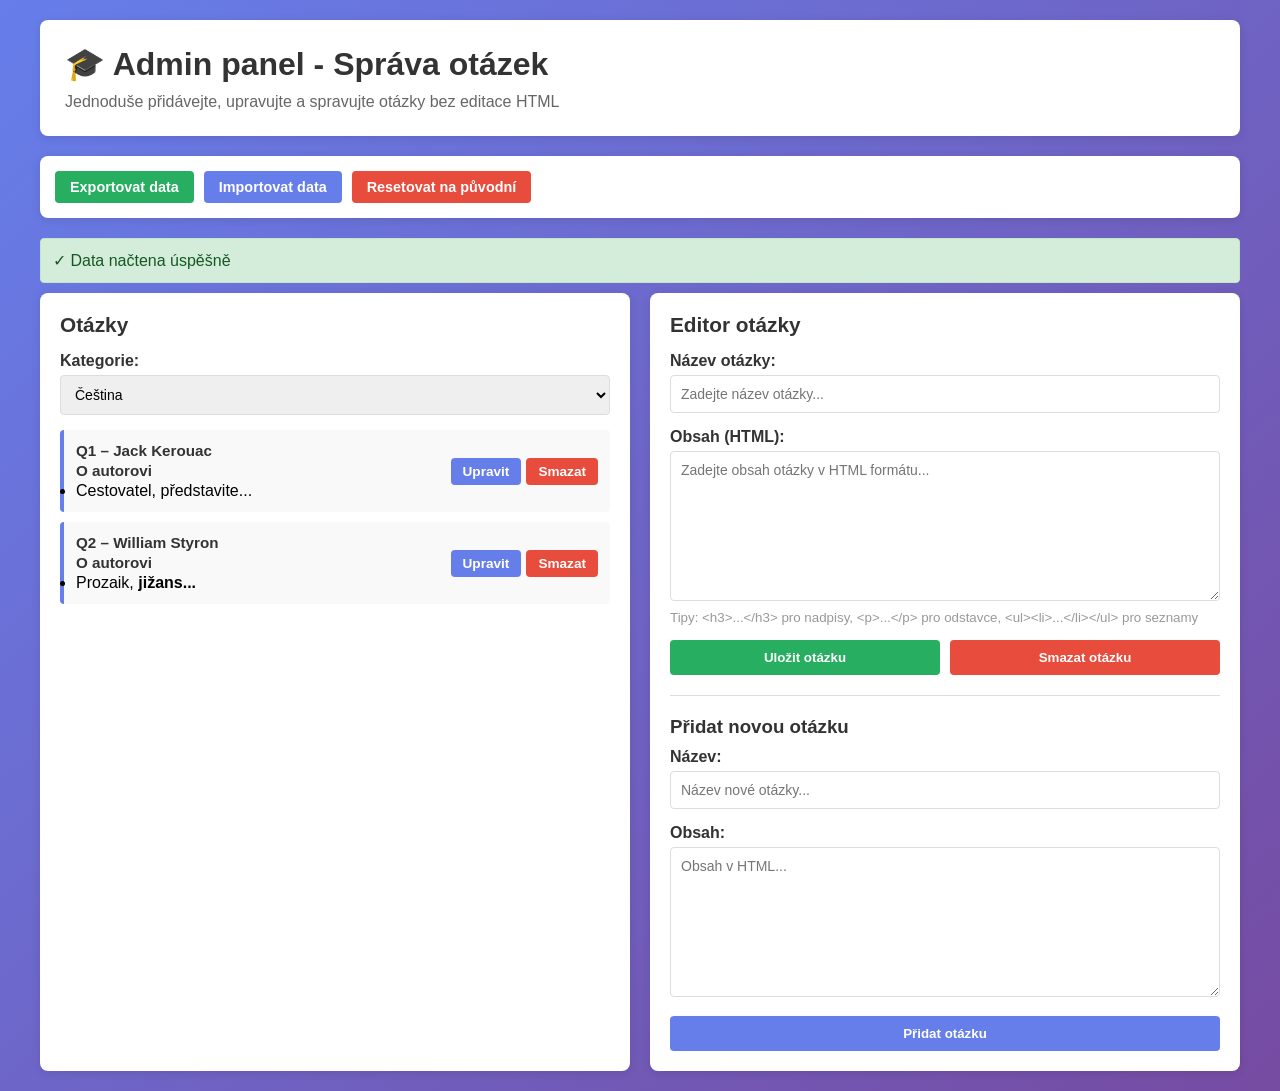
==== admin.html @ 87721e49 "admin pnael pro pridavani otazek, dynamicky system otazek" ====
<!DOCTYPE html>
<html lang="cs">
<head>
  <meta charset="UTF-8">
  <meta name="viewport" content="width=device-width, initial-scale=1.0">
  <title>Správa otázek - Admin panel</title>
  <style>
    * { margin: 0; padding: 0; box-sizing: border-box; }
    body {
      font-family: 'Segoe UI', Tahoma, Geneva, Verdana, sans-serif;
      background: linear-gradient(135deg, #667eea 0%, #764ba2 100%);
      min-height: 100vh;
      padding: 20px;
    }
    .container { max-width: 1200px; margin: 0 auto; }
    header {
      background: white;
      padding: 25px;
      border-radius: 8px;
      margin-bottom: 20px;
      box-shadow: 0 2px 10px rgba(0,0,0,0.1);
    }
    header h1 { color: #333; margin-bottom: 10px; }
    header p { color: #666; }
    
    .grid { display: grid; grid-template-columns: 1fr 1fr; gap: 20px; }
    .card {
      background: white;
      padding: 20px;
      border-radius: 8px;
      box-shadow: 0 2px 10px rgba(0,0,0,0.1);
    }
    .card h2 { color: #333; margin-bottom: 15px; font-size: 1.3em; }
    
    .form-group { margin-bottom: 15px; }
    label {
      display: block;
      margin-bottom: 5px;
      font-weight: 600;
      color: #333;
    }
    input[type="text"],
    select,
    textarea {
      width: 100%;
      padding: 10px;
      border: 1px solid #ddd;
      border-radius: 4px;
      font-family: inherit;
      font-size: 14px;
    }
    textarea { min-height: 150px; resize: vertical; }
    input[type="text"]:focus,
    select:focus,
    textarea:focus {
      outline: none;
      border-color: #667eea;
      box-shadow: 0 0 5px rgba(102, 126, 234, 0.3);
    }
    
    button {
      background: #667eea;
      color: white;
      border: none;
      padding: 10px 20px;
      border-radius: 4px;
      cursor: pointer;
      font-weight: 600;
      transition: background 0.3s;
    }
    button:hover { background: #5567d8; }
    button.danger { background: #e74c3c; }
    button.danger:hover { background: #c0392b; }
    button.success { background: #27ae60; }
    button.success:hover { background: #229954; }
    

    .questions-list {
      max-height: 600px;
      overflow-y: auto;
    }
    .question-item {
      background: #f9f9f9;
      padding: 12px;
      margin-bottom: 10px;
      border-left: 4px solid #667eea;
      border-radius: 4px;
      display: flex;
      justify-content: space-between;
      align-items: center;
    }
    .question-item.selected { background: #e3f2fd; border-left-color: #2196f3; }
    .question-info h3 { color: #333; margin-bottom: 3px; font-size: 0.95em; }
    .question-info p { color: #999; font-size: 0.85em; }
    .question-actions { display: flex; gap: 5px; }
    .question-actions button { padding: 6px 12px; font-size: 0.85em; }
    
    .toolbar {
      background: white;
      padding: 15px;
      border-radius: 8px;
      margin-bottom: 20px;
      display: flex;
      gap: 10px;
      box-shadow: 0 2px 10px rgba(0,0,0,0.1);
    }
    .toolbar button { padding: 8px 15px; font-size: 0.9em; }
    
    .notification {
      padding: 12px;
      border-radius: 4px;
      margin-bottom: 10px;
      display: none;
    }
    .notification.show { display: block; }
    .notification.success { background: #d4edda; color: #155724; border: 1px solid #c3e6cb; }
    .notification.error { background: #f8d7da; color: #721c24; border: 1px solid #f5c6cb; }
    
    .current-question {
      background: #f0f7ff;
      padding: 15px;
      border-radius: 4px;
      margin-bottom: 15px;
      border-left: 4px solid #667eea;
    }
    .current-question p { color: #666; margin-bottom: 5px; }
    
    @media (max-width: 768px) {
      .grid { grid-template-columns: 1fr; }
      .question-item { flex-direction: column; align-items: flex-start; }
      .question-actions { margin-top: 10px; }
    }
  </style>
</head>
<body>
  <div class="container">
    <header>
      <h1>🎓 Admin panel - Správa otázek</h1>
      <p>Jednoduše přidávejte, upravujte a spravujte otázky bez editace HTML</p>
    </header>

    <div class="toolbar">
      <button class="success" onclick="exportData()">Exportovat data</button>
      <button onclick="importData()">Importovat data</button>
      <button class="danger" onclick="resetAllData()">Resetovat na původní</button>
      <input type="file" id="importFile" accept=".json" style="display:none;">
    </div>

    <div id="notification" class="notification"></div>

    <div class="grid">

      <div class="card">
        <h2>Otázky</h2>
        <div class="form-group">
          <label for="categorySelect">Kategorie:</label>
          <select id="categorySelect" onchange="loadCategory()">
            <option value="cestina">Čeština</option>
            <option value="it-ve-verejne-sprave">IT ve veřejné správě</option>
            <option value="informacni-a-komunikacni-technologie">Informační a komunikační technologie</option>
          </select>
        </div>
        <div class="questions-list" id="questionsList"></div>
      </div>

      <div class="card">
        <h2>Editor otázky</h2>
        <div id="currentQuestion" class="current-question" style="display:none;">
          <p><strong>ID:</strong> <span id="qId"></span></p>
          <p><strong>Kategorie:</strong> <span id="qCategory"></span></p>
        </div>

        <form id="questionForm">
          <div class="form-group">
            <label for="qTitle">Název otázky:</label>
            <input type="text" id="qTitle" placeholder="Zadejte název otázky..." required>
          </div>

          <div class="form-group">
            <label for="qContent">Obsah (HTML):</label>
            <textarea id="qContent" placeholder="Zadejte obsah otázky v HTML formátu..." required></textarea>
            <small style="color: #999; display: block; margin-top: 5px;">
              Tipy: &lt;h3&gt;...&lt;/h3&gt; pro nadpisy, &lt;p&gt;...&lt;/p&gt; pro odstavce, &lt;ul&gt;&lt;li&gt;...&lt;/li&gt;&lt;/ul&gt; pro seznamy
            </small>
          </div>

          <div style="display: flex; gap: 10px;">
            <button type="button" class="success" onclick="saveQuestion()" style="flex: 1;">Uložit otázku</button>
            <button type="button" class="danger" onclick="deleteCurrentQuestion()" style="flex: 1;">Smazat otázku</button>
          </div>
        </form>

        <hr style="margin: 20px 0; border: none; border-top: 1px solid #ddd;">

        <h3 style="color: #333; margin-bottom: 10px;">Přidat novou otázku</h3>
        <form id="newQuestionForm">
          <div class="form-group">
            <label for="newQTitle">Název:</label>
            <input type="text" id="newQTitle" placeholder="Název nové otázky..." required>
          </div>

          <div class="form-group">
            <label for="newQContent">Obsah:</label>
            <textarea id="newQContent" placeholder="Obsah v HTML..." required></textarea>
          </div>

          <button type="button" onclick="addNewQuestion()" style="width: 100%;">Přidat otázku</button>
        </form>
      </div>
    </div>
  </div>

  <script>
    let allQuestions = {};
    let currentCategory = 'cestina';
    let selectedQuestionId = null;

    async function loadData() {
      try {
        const response = await fetch('questions.json');
        allQuestions = (await response.json()).categories;
        localStorage.setItem('questionData', JSON.stringify(allQuestions));
        loadCategory();
        showNotification('✓ Data načtena úspěšně', 'success');
      } catch (error) {
        showNotification('✗ Chyba při načítání dat', 'error');
      }
    }

    function loadCategory() {
      currentCategory = document.getElementById('categorySelect').value;
      selectedQuestionId = null;
      refreshQuestionsList();
      clearForm();
    }

    function refreshQuestionsList() {
      const questions = allQuestions[currentCategory]?.questions || [];
      const list = document.getElementById('questionsList');
      list.innerHTML = '';

      questions.forEach(q => {
        const item = document.createElement('div');
        item.className = `question-item ${selectedQuestionId === q.id ? 'selected' : ''}`;
        item.innerHTML = `
          <div class="question-info" onclick="selectQuestion('${q.id}')">
            <h3>${q.id.toUpperCase()} – ${q.title}</h3>
            <p>${q.content.substring(0, 50)}...</p>
          </div>
          <div class="question-actions">
            <button onclick="selectQuestion('${q.id}')" type="button">Upravit</button>
            <button class="danger" onclick="deleteQuestion('${q.id}')" type="button">Smazat</button>
          </div>
        `;
        list.appendChild(item);
      });
    }

    function selectQuestion(questionId) {
      selectedQuestionId = questionId;
      const question = allQuestions[currentCategory].questions.find(q => q.id === questionId);

      document.getElementById('currentQuestion').style.display = 'block';
      document.getElementById('qId').textContent = question.id;
      document.getElementById('qCategory').textContent = currentCategory;
      document.getElementById('qTitle').value = question.title;
      document.getElementById('qContent').value = question.content;

      refreshQuestionsList();
    }

    function saveQuestion() {
      if (!selectedQuestionId) {
        showNotification('✗ Vyberte otázku k úpravě', 'error');
        return;
      }

      const title = document.getElementById('qTitle').value.trim();
      const content = document.getElementById('qContent').value.trim();

      if (!title || !content) {
        showNotification('✗ Vyplňte všechna pole', 'error');
        return;
      }

      const question = allQuestions[currentCategory].questions.find(q => q.id === selectedQuestionId);
      question.title = title;
      question.content = content;

      // Uložit do localStorage
      localStorage.setItem('questionData', JSON.stringify(allQuestions));

      showNotification(`✓ Otázka "${title}" uložena`, 'success');
      refreshQuestionsList();
    }

    function deleteCurrentQuestion() {
      if (!selectedQuestionId) return;
      deleteQuestion(selectedQuestionId);
    }

    function deleteQuestion(questionId) {
      if (!confirm('Opravdu chcete smazat tuto otázku?')) return;

      const questions = allQuestions[currentCategory].questions;
      const index = questions.findIndex(q => q.id === questionId);

      if (index !== -1) {
        const deleted = questions[index];
        questions.splice(index, 1);
        
        // Uložit do localStorage
        localStorage.setItem('questionData', JSON.stringify(allQuestions));

        showNotification(`✓ Otázka "${deleted.title}" smazána`, 'success');
        clearForm();
        refreshQuestionsList();
      }
    }

    function addNewQuestion() {
      const title = document.getElementById('newQTitle').value.trim();
      const content = document.getElementById('newQContent').value.trim();

      if (!title || !content) {
        showNotification('✗ Vyplňte všechna pole', 'error');
        return;
      }

      const questions = allQuestions[currentCategory].questions;
      const maxId = Math.max(...questions.map(q => parseInt(q.id.slice(1))), 0);
      const newId = `q${maxId + 1}`;

      questions.push({ id: newId, title, content });
      
      // Uložit do localStorage
      localStorage.setItem('questionData', JSON.stringify(allQuestions));

      showNotification(`✓ Otázka "${title}" přidána`, 'success');

      document.getElementById('newQTitle').value = '';
      document.getElementById('newQContent').value = '';
      refreshQuestionsList();
    }

    function clearForm() {
      selectedQuestionId = null;
      document.getElementById('currentQuestion').style.display = 'none';
      document.getElementById('qTitle').value = '';
      document.getElementById('qContent').value = '';
    }

    function exportData() {
      const dataStr = JSON.stringify({ categories: allQuestions }, null, 2);
      const blob = new Blob([dataStr], { type: 'application/json' });
      const url = URL.createObjectURL(blob);
      const link = document.createElement('a');
      link.href = url;
      link.download = `questions-backup-${new Date().toISOString().slice(0, 10)}.json`;
      link.click();
      showNotification('✓ Data exportována', 'success');
    }

    function importData() {
      const input = document.getElementById('importFile');
      input.click();
      input.onchange = async (e) => {
        const file = e.target.files[0];
        if (!file) return;

        const text = await file.text();
        try {
          const data = JSON.parse(text);
          allQuestions = data.categories;          // Uložit do localStorage
          localStorage.setItem('questionData', JSON.stringify(allQuestions));          loadCategory();
          showNotification('✓ Data importována úspěšně', 'success');
        } catch (error) {
          showNotification('✗ Chyba при importu: neplatný JSON', 'error');
        }
      };
    }

    function resetAllData() {
      if (!confirm('Opravdu chcete resetovat NA PŮVODNÍ DATA? Ztratíte všechny změny!')) return;
      location.reload();
    }

    function showNotification(message, type) {
      const notif = document.getElementById('notification');
      notif.textContent = message;
      notif.className = `notification show ${type}`;
      setTimeout(() => notif.classList.remove('show'), 3000);
    }

    // Inicializace
    loadData();
  </script>
</body>
</html>
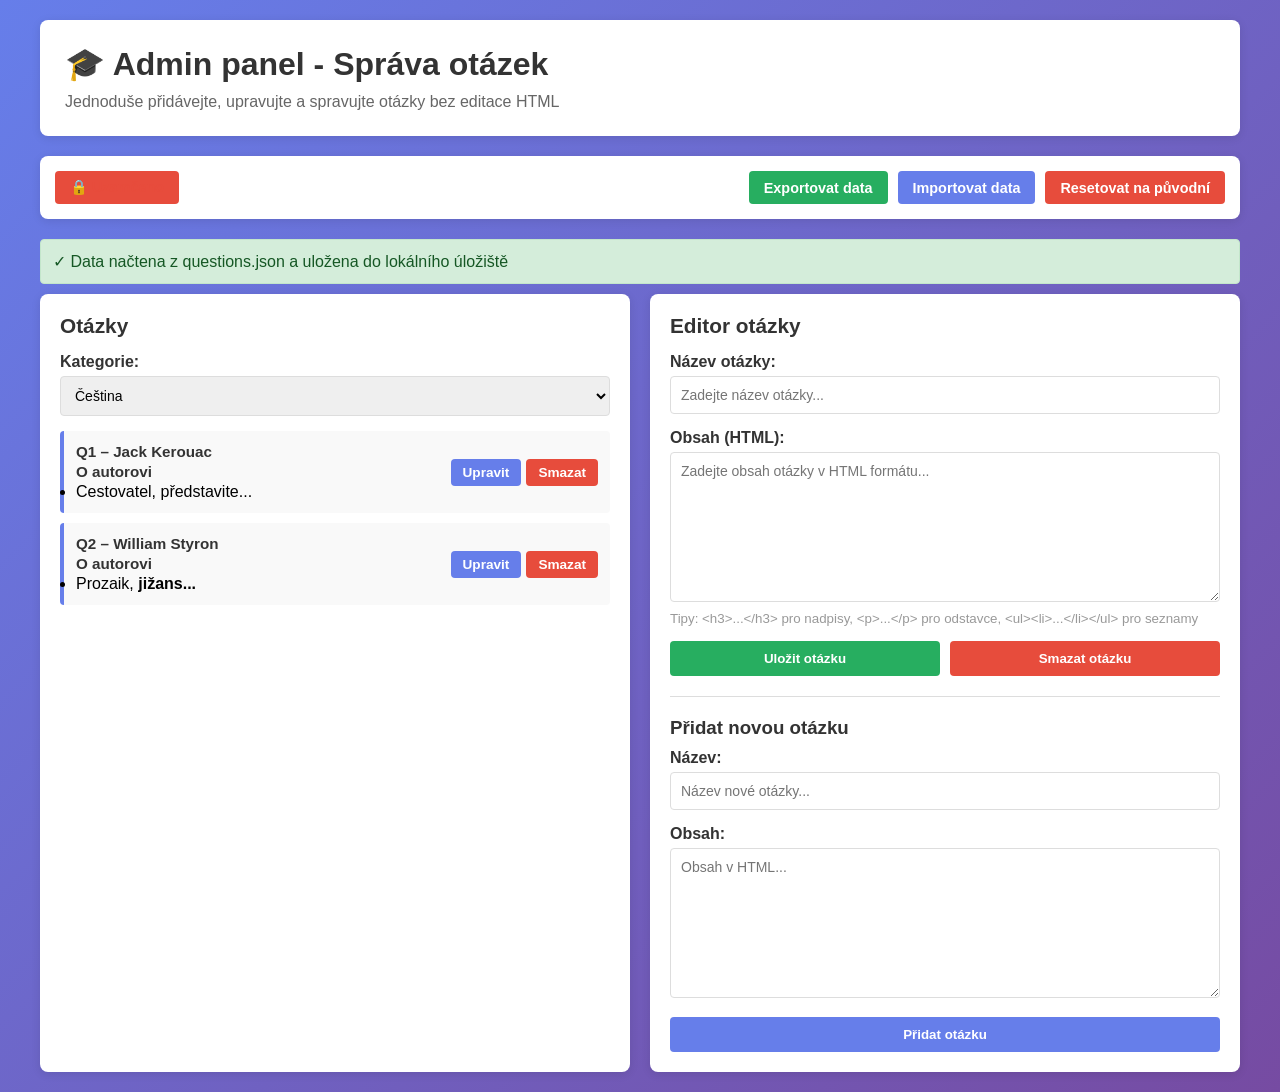
==== commit 9b2bb770: "updated for fixes" ====
--- a/admin.html
+++ b/admin.html
@@ -140,6 +140,9 @@
     </header>
 
     <div class="toolbar">
+      <button id="authStatus" style="background: #e74c3c; cursor: pointer;" onclick="showPasswordPrompt()">🔒 Uzamčeno</button>
+      <button style="display:none;" id="logoutBtn" class="danger" onclick="logout()">Odhlásit se</button>
+      <span style="margin-left: auto;"></span>
       <button class="success" onclick="exportData()">Exportovat data</button>
       <button onclick="importData()">Importovat data</button>
       <button class="danger" onclick="resetAllData()">Resetovat na původní</button>
@@ -214,15 +217,106 @@
     let allQuestions = {};
     let currentCategory = 'cestina';
     let selectedQuestionId = null;
+    let isAuthenticated = false;
+
+    // SIMPLE PASSWORD PROTECTION
+    const CORRECT_PASSWORD_HASH = '8d969eef6ecad3c29a3a873fba5fe8c4'; // MD5 hash of "maturity"
+    
+    async function hashPassword(password) {
+      const encoder = new TextEncoder();
+      const data = encoder.encode(password);
+      const hashBuffer = await crypto.subtle.digest('SHA-256', data);
+      const hashArray = Array.from(new Uint8Array(hashBuffer));
+      return hashArray.map(b => b.toString(16).padStart(2, '0')).join('');
+    }
+
+    function showPasswordPrompt() {
+      if (isAuthenticated) return;
+      const password = prompt('🔐 Tento admin panel je chráněn heslem.\n\nZadejte heslo pro přístup:');
+      if (password === null) return; // User clicked Cancel
+      
+      // Simple check - password is "maturity"
+      if (password === 'maturity') {
+        isAuthenticated = true;
+        localStorage.setItem('_adminAuth', 'true');
+        updateAuthStatus();
+        showNotification('✓ Přihlášeno - admin oprávnění povolena', 'success');
+      } else {
+        showNotification('✗ Nesprávné heslo', 'error');
+      }
+    }
+
+    function logout() {
+      isAuthenticated = false;
+      localStorage.removeItem('_adminAuth');
+      updateAuthStatus();
+      showNotification('✓ Odhlášeni - admin oprávnění zrušena', 'success');
+    }
+
+    function updateAuthStatus() {
+      const locked = document.getElementById('authStatus');
+      const logoutBtn = document.getElementById('logoutBtn');
+      if (locked) {
+        locked.textContent = isAuthenticated ? '🔓 Odemčeno' : '🔒 Uzamčeno';
+        locked.style.color = isAuthenticated ? '#27ae60' : '#e74c3c';
+      }
+      if (logoutBtn) {
+        logoutBtn.style.display = isAuthenticated ? 'inline-block' : 'none';
+      }
+    }
+
+    function requireAuth() {
+      if (!isAuthenticated) {
+        showNotification('✗ Nejdříve se musíte přihlásit', 'error');
+        showPasswordPrompt();
+        return false;
+      }
+      return true;
+    }
+
+    // HEALTH CHECK
+    console.log('=== ADMIN PANEL HEALTH CHECK ===');
+    try {
+      localStorage.setItem('_test', 'test');
+      localStorage.removeItem('_test');
+      console.log('✓ localStorage je dostupný');
+    } catch (e) {
+      console.error('✗ localStorage NENÍ dostupný:', e);
+    }
 
     async function loadData() {
+      console.log('🟢 loadData START');
       try {
+        // Pokus 1: Načíst z localStorage (změny z admin panelu)
+        const storedData = localStorage.getItem('questionData');
+        console.log('   localStorage.getItem("questionData"):', storedData ? `${storedData.length} bytes` : 'NULL');
+        
+        if (storedData) {
+          allQuestions = JSON.parse(storedData);
+          console.log('   ✓ Data načtena z localStorage, kategorie:', Object.keys(allQuestions));
+          console.log('   ✓ IT ve veřejné správě má:', allQuestions['it-ve-verejne-sprave']?.questions?.length, 'questions');
+          loadCategory();
+          showNotification('✓ Data načtena z lokálního úložiště', 'success');
+          console.log('🟢 loadData END (localStorage)');
+          return;
+        }
+
+        // Pokus 2: Načíst z questions.json
+        console.log('   ❌ localStorage je prázdné, načítám z questions.json...');
         const response = await fetch('questions.json');
-        allQuestions = (await response.json()).categories;
+        const data = await response.json();
+        allQuestions = data.categories;
+        console.log('   ✓ Data načtena z questions.json, kategorie:', Object.keys(allQuestions));
+        console.log('   ✓ IT ve veřejné správě má:', allQuestions['it-ve-verejne-sprave']?.questions?.length, 'questions');
+        
         localStorage.setItem('questionData', JSON.stringify(allQuestions));
+        console.log('   ✓ Data uložena do localStorage');
+        
         loadCategory();
-        showNotification('✓ Data načtena úspěšně', 'success');
+        showNotification('✓ Data načtena z questions.json a uložena do lokálního úložiště', 'success');
+        console.log('🟢 loadData END (questions.json)');
       } catch (error) {
+        console.error('✗ Chyba při načítání dat:', error);
         showNotification('✗ Chyba při načítání dat', 'error');
       }
     }
@@ -270,6 +364,9 @@
     }
 
     function saveQuestion() {
+      console.log('🟡 saveQuestion START');
+      if (!requireAuth()) return;
+      
       if (!selectedQuestionId) {
         showNotification('✗ Vyberte otázku k úpravě', 'error');
         return;
@@ -289,9 +386,11 @@
 
       // Uložit do localStorage
       localStorage.setItem('questionData', JSON.stringify(allQuestions));
+      console.log('   ✓ Uloženo do localStorage');
 
       showNotification(`✓ Otázka "${title}" uložena`, 'success');
       refreshQuestionsList();
+      console.log('🟡 saveQuestion END');
     }
 
     function deleteCurrentQuestion() {
@@ -300,6 +399,7 @@
     }
 
     function deleteQuestion(questionId) {
+      if (!requireAuth()) return;
       if (!confirm('Opravdu chcete smazat tuto otázku?')) return;
 
       const questions = allQuestions[currentCategory].questions;
@@ -319,8 +419,16 @@
     }
 
     function addNewQuestion() {
+      if (!requireAuth()) return;
+      
+      console.log('🔵 addNewQuestion START');
+      console.log('   currentCategory:', currentCategory);
+      console.log('   allQuestions keys:', Object.keys(allQuestions));
+      
       const title = document.getElementById('newQTitle').value.trim();
       const content = document.getElementById('newQContent').value.trim();
+      console.log('   title:', title);
+      console.log('   content length:', content.length);
 
       if (!title || !content) {
         showNotification('✗ Vyplňte všechna pole', 'error');
@@ -328,19 +436,30 @@
       }
 
       const questions = allQuestions[currentCategory].questions;
+      console.log('   questions before push:', questions.length);
+      
       const maxId = Math.max(...questions.map(q => parseInt(q.id.slice(1))), 0);
       const newId = `q${maxId + 1}`;
+      console.log('   new ID:', newId);
 
       questions.push({ id: newId, title, content });
+      console.log('   questions after push:', questions.length);
       
       // Uložit do localStorage
-      localStorage.setItem('questionData', JSON.stringify(allQuestions));
+      const jsonData = JSON.stringify(allQuestions);
+      console.log('   JSON size:', jsonData.length);
+      localStorage.setItem('questionData', jsonData);
+      
+      const stored = localStorage.getItem('questionData');
+      console.log('   ✓ Verified localStorage saved:', stored ? 'YES' : 'NO');
+      console.log('   localStorage contains:', JSON.parse(stored)[currentCategory].questions.length, 'questions in', currentCategory);
 
       showNotification(`✓ Otázka "${title}" přidána`, 'success');
 
       document.getElementById('newQTitle').value = '';
       document.getElementById('newQContent').value = '';
       refreshQuestionsList();
+      console.log('🔵 addNewQuestion END');
     }
 
     function clearForm() {
@@ -351,6 +470,8 @@
     }
 
     function exportData() {
+      if (!requireAuth()) return;
+      
       const dataStr = JSON.stringify({ categories: allQuestions }, null, 2);
       const blob = new Blob([dataStr], { type: 'application/json' });
       const url = URL.createObjectURL(blob);
@@ -362,6 +483,8 @@
     }
 
     function importData() {
+      if (!requireAuth()) return;
+      
       const input = document.getElementById('importFile');
       input.click();
       input.onchange = async (e) => {
@@ -371,17 +494,23 @@
         const text = await file.text();
         try {
           const data = JSON.parse(text);
-          allQuestions = data.categories;          // Uložit do localStorage
-          localStorage.setItem('questionData', JSON.stringify(allQuestions));          loadCategory();
+          allQuestions = data.categories;
+          // Uložit do localStorage
+          localStorage.setItem('questionData', JSON.stringify(allQuestions));
+          loadCategory();
+          refreshQuestionsList();
           showNotification('✓ Data importována úspěšně', 'success');
         } catch (error) {
-          showNotification('✗ Chyba при importu: neplatný JSON', 'error');
+          showNotification('✗ Chyba při importu: neplatný JSON', 'error');
         }
       };
     }
 
     function resetAllData() {
+      if (!requireAuth()) return;
+      
       if (!confirm('Opravdu chcete resetovat NA PŮVODNÍ DATA? Ztratíte všechny změny!')) return;
+      localStorage.removeItem('questionData');
       location.reload();
     }
 
@@ -393,7 +522,22 @@
     }
 
     // Inicializace
-    loadData();
+    window.addEventListener('load', () => {
+      updateAuthStatus();
+      
+      // Check if user was previously authenticated in this session
+      if (localStorage.getItem('_adminAuth') === 'true') {
+        isAuthenticated = true;
+        updateAuthStatus();
+      }
+      
+      loadData();
+      
+      // Show password prompt on startup if not authenticated
+      if (!isAuthenticated) {
+        setTimeout(() => showPasswordPrompt(), 500);
+      }
+    });
   </script>
 </body>
 </html>
